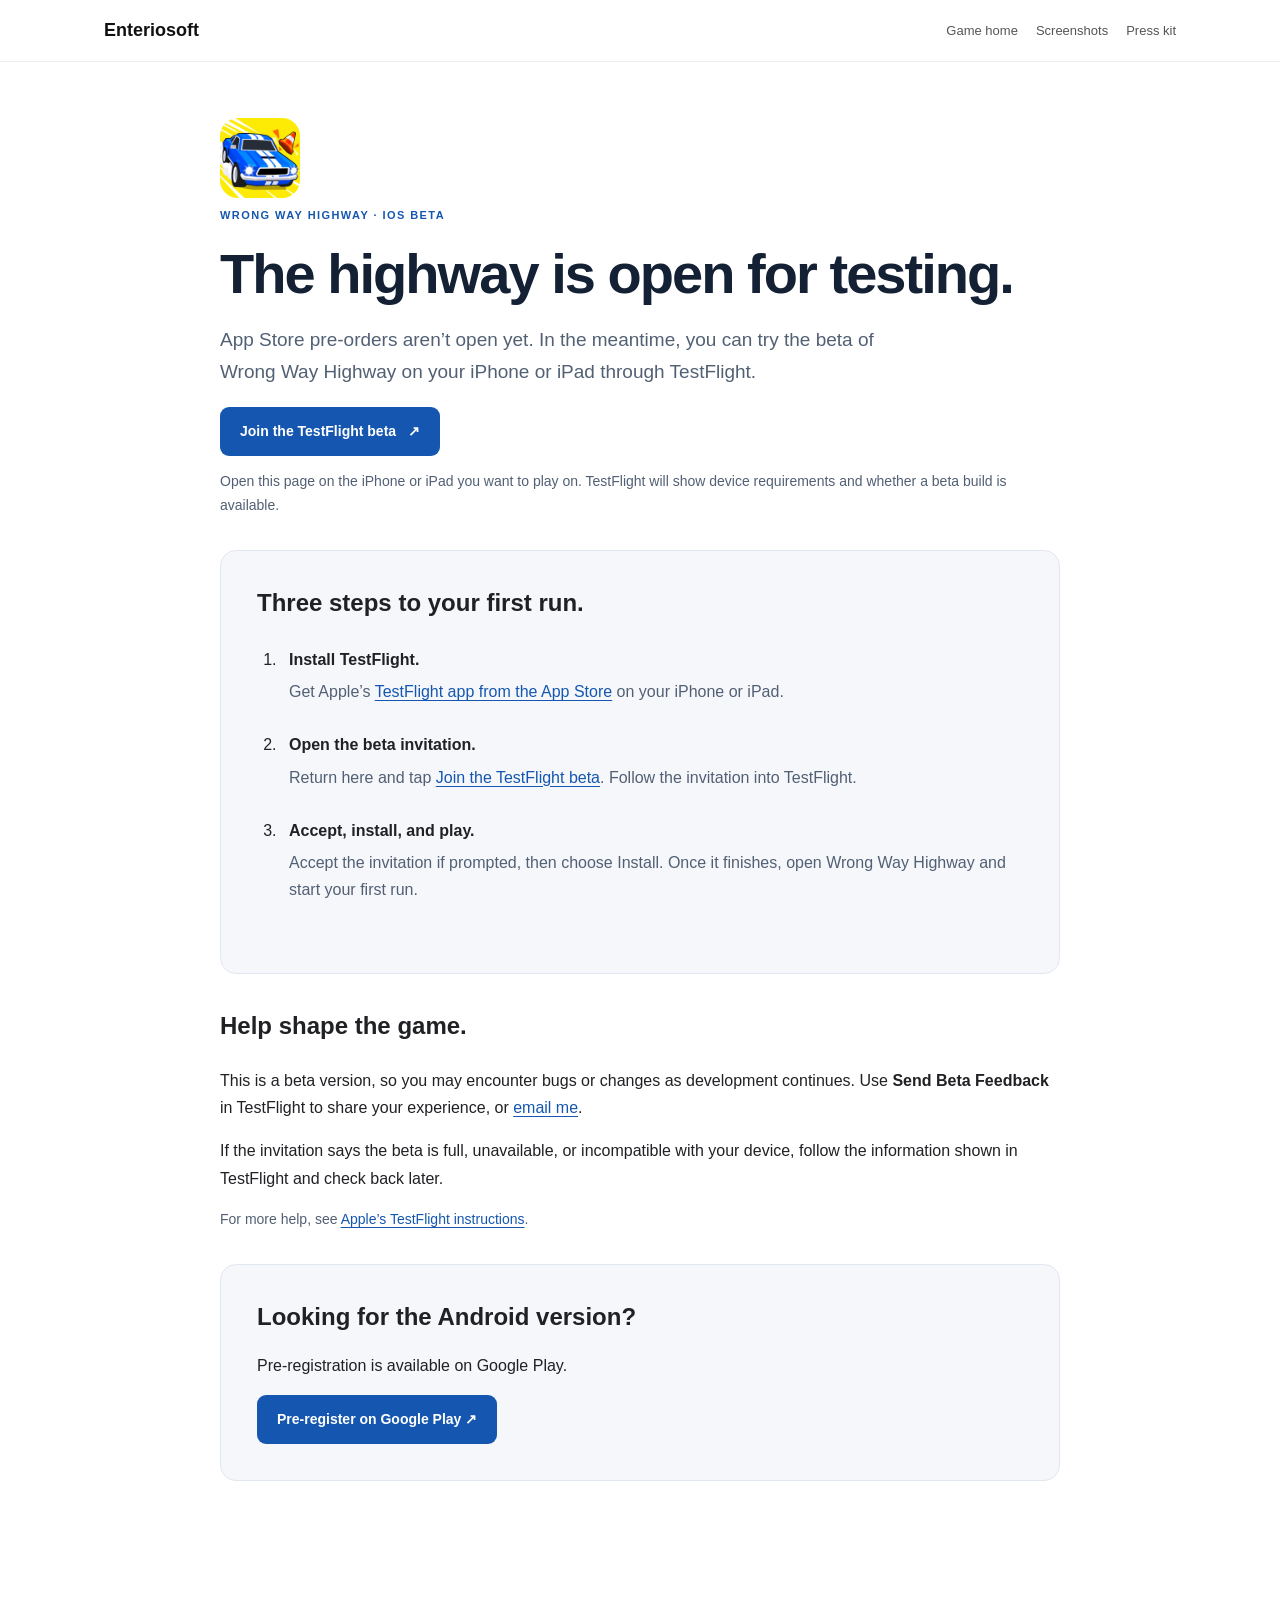
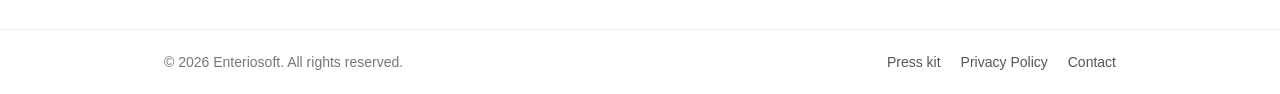
==== ios-beta.html @ 5cb1d99a "Made the page more detailed" ====
<!doctype html>
<html lang="en"><head><meta charset="utf-8"><meta name="viewport" content="width=device-width, initial-scale=1">
<title>Try the iOS beta — Wrong Way Highway</title><meta name="description" content="App Store pre-orders are not open yet. Learn how to try Wrong Way Highway on iPhone or iPad using TestFlight.">
<link rel="canonical" href="https://wrongwayhighway.com/ios-beta.html"><link rel="icon" href="images/web/favicon.png"><link rel="apple-touch-icon" href="images/web/apple-touch-icon.png">
<meta property="og:type" content="website"><meta property="og:title" content="Try the iOS beta — Wrong Way Highway"><meta property="og:description" content="App Store pre-orders are not open yet. Learn how to try Wrong Way Highway on iPhone or iPad using TestFlight."><meta property="og:url" content="https://wrongwayhighway.com/ios-beta.html"><meta property="og:image" content="https://wrongwayhighway.com/images/web/social-preview.jpg"><meta name="twitter:card" content="summary_large_image">
<link rel="stylesheet" href="home.css"><script src="site-config.js" defer></script><script src="home.js" defer></script></head><body>
<a class="skip-link" href="#main">Skip to content</a><header><div class="header-inner"><a class="brand" href="index.html">Enteriosoft</a><nav aria-label="Main navigation"><a href="index.html">Game home</a><a href="index.html#screenshots">Screenshots</a><a href="press.html">Press kit</a></nav></div></header>
<main id="main" class="info-page"><img class="info-icon" src="images/web/game-icon.jpg" width="384" height="384" alt="Wrong Way Highway game icon">
<p class="eyebrow">Wrong Way Highway · iOS beta</p><h1>The highway is open for testing.</h1>
<p class="info-lead">App Store pre-orders aren’t open yet. In the meantime, you can try the beta of Wrong Way Highway on your iPhone or iPad through TestFlight.</p>
<a class="primary-link" href="https://testflight.apple.com/join/62ANbkVJ" data-event="testflight_join">Join the TestFlight beta <span aria-hidden="true">↗</span></a>
<p class="info-note">Open this page on the iPhone or iPad you want to play on. TestFlight will show device requirements and whether a beta build is available.</p>
<section class="info-card" aria-labelledby="steps-title"><h2 id="steps-title">Three steps to your first run.</h2><ol class="install-steps">
<li><strong>Install TestFlight.</strong><p>Get Apple’s <a href="https://apps.apple.com/us/app/testflight/id899247664" data-event="testflight_install">TestFlight app from the App Store</a> on your iPhone or iPad.</p></li>
<li><strong>Open the beta invitation.</strong><p>Return here and tap <a href="https://testflight.apple.com/join/62ANbkVJ" data-event="testflight_join_steps">Join the TestFlight beta</a>. Follow the invitation into TestFlight.</p></li>
<li><strong>Accept, install, and play.</strong><p>Accept the invitation if prompted, then choose Install. Once it finishes, open Wrong Way Highway and start your first run.</p></li>
</ol></section>
<section aria-labelledby="beta-notes"><h2 id="beta-notes">Help shape the game.</h2><p>This is a beta version, so you may encounter bugs or changes as development continues. Use <strong>Send Beta Feedback</strong> in TestFlight to share your experience, or <a href="mailto:anuraganand.enteriosoft@gmail.com">email me</a>.</p>
<p>If the invitation says the beta is full, unavailable, or incompatible with your device, follow the information shown in TestFlight and check back later.</p><p class="info-note">For more help, see <a href="https://testflight.apple.com/">Apple’s TestFlight instructions</a>.</p></section>
<section class="info-card"><h2>Looking for the Android version?</h2><p>Pre-registration is available on Google Play.</p><a class="primary-link" href="https://play.google.com/store/apps/details?id=com.enteriosoft.wrongwayhighway" data-event="google_play_beta_page">Pre-register on Google Play ↗</a></section></main><footer><div class="footer-inner"><span>© 2026 Enteriosoft. All rights reserved.</span><div class="footer-links"><a href="press.html">Press kit</a><a href="privacy-policy.html">Privacy Policy</a><a href="mailto:anuraganand.enteriosoft@gmail.com">Contact</a></div></div></footer></body></html>
---- home.css ----
* {
            box-sizing: border-box;
        }

        html {
            -webkit-text-size-adjust: 100%;
        }

        body {
            margin: 0;
            min-height: 100vh;

            font-family:
                -apple-system,
                BlinkMacSystemFont,
                "Segoe UI",
                Roboto,
                Helvetica,
                Arial,
                sans-serif;

            background: #ffffff;
            color: #202124;
        }

        .page {
            min-height: 100vh;
            display: flex;
            flex-direction: column;
        }

        header {
            width: 100%;
            border-bottom: 1px solid #eeeeee;
        }

        .header-inner {
            width: 100%;
            max-width: 1000px;
            margin: 0 auto;
            padding: 20px 24px;

            display: flex;
            align-items: center;
            justify-content: space-between;
            gap: 20px;
        }

        .brand {
            font-size: 18px;
            font-weight: 700;
            color: #111111;
            text-decoration: none;
        }

        nav a {
            color: #555555;
            text-decoration: none;
            font-size: 15px;
        }

        nav a:hover {
            text-decoration: underline;
        }

        main {
            flex: 1;

            display: flex;
            align-items: center;
            justify-content: center;

            width: 100%;
            padding: 0 0 60px;
        }

        .hero {
            width: 100%;
            max-width: none;
            text-align: center;
        }

        .game-icon {
            display: block;
            width: clamp(140px, 28vw, 220px);
            max-width: 100%;
            height: auto;
            margin: 0 auto 28px;
            border-radius: 22%;
        }

        h1 {
            margin: 0 0 18px;

            font-size: clamp(38px, 8vw, 68px);
            line-height: 1.05;
            letter-spacing: -0.035em;

            color: #111111;
        }

        .tagline {
            max-width: 600px;
            margin: 0 auto;

            font-size: clamp(18px, 3vw, 22px);
            line-height: 1.6;

            color: #666666;
        }

        .status {
            display: inline-block;

            margin-top: 30px;
            padding: 9px 16px;

            border: 1px solid #dddddd;
            border-radius: 999px;

            font-size: 14px;
            color: #555555;
        }

        .store-badges {
            display: flex;
            flex-wrap: wrap;
            align-items: center;
            justify-content: center;
            gap: 24px;
            margin: 18px auto 0;
            padding: 12px;
            width: calc(100% - 16px);
        }

        .store-badges a {
            display: block;
            flex: 0 0 auto;
        }

        .store-badges a:focus-visible {
            outline: 3px solid #1557b0;
            outline-offset: 6px;
        }

        .store-badges img {
            display: block;
            width: auto;
            height: 48px;
        }

        .home-gallery {
            width: calc(100% - 40px);
            max-width: 1040px;
            margin: 40px auto 0;
            padding-top: 32px;
            border-top: 1px solid #eeeeee;
            text-align: left;
        }

        .home-gallery h2 {
            margin: 0 0 12px;
            font-size: clamp(26px, 4vw, 36px);
            letter-spacing: -0.035em;
        }

        .gallery-intro {
            margin: 0 0 24px;
            color: #555555;
            line-height: 1.6;
        }

        .home-gallery figure {
            margin: 0;
            min-width: 0;
        }

        .home-gallery img {
            display: block;
            width: 100%;
            height: auto;
            border-radius: 10px;
            background: #eeeeee;
        }

        .home-gallery figcaption {
            margin-top: 10px;
            font-size: 13px;
            line-height: 1.5;
            color: #555555;
        }

        .screenshot-grid {
            display: grid;
            grid-template-columns: repeat(3, minmax(0, 1fr));
            align-items: start;
            gap: 28px 20px;
            margin-top: 28px;
        }

        @media (max-width: 700px) {
            .screenshot-grid {
                grid-template-columns: repeat(2, minmax(0, 1fr));
                gap: 24px 14px;
            }
        }

        @media (max-width: 360px) {
            .screenshot-grid {
                grid-template-columns: 1fr;
            }
        }

        .shot-link {
            display: block;
            cursor: zoom-in;
            border-radius: 10px;
        }

        .shot-link:focus-visible,
        .lightbox button:focus-visible {
            outline: 3px solid #2373d9;
            outline-offset: 5px;
        }

        body.viewer-open {
            overflow: hidden;
        }

        .lightbox {
            width: min(1100px, calc(100% - 24px));
            max-width: none;
            height: calc(100dvh - 24px);
            max-height: none;
            padding: 18px;
            border: 0;
            border-radius: 12px;
            background: #11151c;
            color: #ffffff;
        }

        .lightbox[open] {
            display: flex;
            flex-direction: column;
        }

        .lightbox::backdrop {
            background: rgba(0, 0, 0, 0.85);
        }

        .lightbox-toolbar {
            display: flex;
            align-items: center;
            justify-content: space-between;
            gap: 16px;
        }

        .lightbox-toolbar p {
            margin: 0;
            font-size: 14px;
        }

        .lightbox button {
            min-width: 44px;
            min-height: 44px;
            padding: 8px 12px;
            border: 1px solid #596575;
            border-radius: 6px;
            background: #252b35;
            color: #ffffff;
            font: inherit;
            cursor: pointer;
        }

        .lightbox-stage {
            display: flex;
            align-items: center;
            justify-content: center;
            flex: 1;
            min-height: 0;
            gap: 12px;
            padding-block: 18px;
        }

        .lightbox-stage img {
            width: auto;
            height: auto;
            max-width: calc(100% - 112px);
            max-height: 100%;
            object-fit: contain;
        }

        .lightbox-hint {
            margin: 0;
            text-align: center;
            font-size: 12px;
            color: #c2c7d0;
        }

        @media (max-width: 600px) {
            .lightbox-stage {
                position: relative;
                padding-bottom: 62px;
            }

            .lightbox-stage img {
                max-width: 100%;
            }

            .lightbox-stage button {
                position: absolute;
                bottom: 6px;
            }

            .lightbox-stage .previous {
                left: calc(50% - 54px);
            }

            .lightbox-stage .next {
                right: calc(50% - 54px);
            }
        }

        .developer-section {
            display: grid;
            grid-template-columns: minmax(0, 0.9fr) minmax(0, 1.1fr);
            align-items: center;
            gap: clamp(28px, 5vw, 64px);
            width: calc(100% - 40px);
            max-width: 1040px;
            margin: 64px auto 0;
            padding: clamp(24px, 4vw, 48px);
            border-radius: 20px;
            background: #f5f7fb;
            border: 1px solid #e4eaf2;
            text-align: left;
        }

        .developer-photo {
            margin: 0;
        }

        .developer-photo img {
            display: block;
            width: 100%;
            height: auto;
            border-radius: 12px;
        }

        .developer-milestone {
            display: flex;
            flex-wrap: wrap;
            align-items: center;
            gap: 8px 18px;
            padding: 20px 0 0;
        }

        .developer-milestone strong {
            color: #1557b0;
            font-size: 38px;
            line-height: 1;
            letter-spacing: -0.04em;
        }

        .developer-milestone span {
            color: #4a5463;
            font-size: 13px;
            line-height: 1.5;
        }

        .developer-label {
            margin: 0 0 14px;
            color: #1557b0;
            font-size: 12px;
            font-weight: 700;
            letter-spacing: 0.12em;
            text-transform: uppercase;
        }

        .developer-copy h2 {
            margin: 0 0 20px;
            font-size: clamp(28px, 3.2vw, 38px);
            line-height: 1.15;
            letter-spacing: -0.04em;
            color: #111111;
        }

        .developer-copy p:not(.developer-label) {
            color: #444444;
            font-size: 16px;
            line-height: 1.75;
            margin: 0 0 18px;
        }

        .developer-links {
            display: flex;
            flex-wrap: wrap;
            gap: 8px 24px;
            padding-top: 12px;
            border-top: 1px solid #dce3ed;
        }

        .developer-copy a {
            display: inline-block;
            padding-block: 10px;
            color: #1557b0;
            font-weight: 650;
            text-underline-offset: 4px;
        }

        .developer-copy a:focus-visible {
            outline: 3px solid #1557b0;
            outline-offset: 4px;
        }

        @media (max-width: 700px) {
            .developer-section {
                grid-template-columns: 1fr;
                margin-top: 44px;
            }
        }

        .hero-banner {
            position: relative;
            isolation: isolate;
            overflow: hidden;
            padding: 64px 24px 60px;
            background: #152035 url("images/featured graphics.png") center / cover;
            color: #ffffff;
        }

        .hero-background {
            position: absolute;
            inset: 0;
            z-index: -2;
            pointer-events: none;
        }

        .hero-background video {
            display: block;
            width: 100%;
            height: 100%;
            object-fit: cover;
            opacity: 0;
            pointer-events: none;
        }

        .hero-background video.is-playing {
            opacity: 1;
        }

        .hero-banner::after {
            content: "";
            position: absolute;
            inset: 0;
            z-index: -1;
            background: rgba(7, 15, 30, 0.68);
        }

        .hero-banner h1 {
            color: #ffffff;
            max-width: 900px;
            margin-inline: auto;
        }

        .hero-banner .tagline {
            color: #ffffff;
        }

        @media (prefers-reduced-motion: reduce) {
            .hero-background {
                display: none;
            }
        }

        .description {
            width: calc(100% - 40px);
            max-width: 600px;
            margin: 34px auto 0;

            font-size: 16px;
            line-height: 1.8;
            color: #444444;
        }

        footer {
            width: 100%;
            border-top: 1px solid #eeeeee;
        }

        .footer-inner {
            width: 100%;
            max-width: 1000px;
            margin: 0 auto;
            padding: 24px;

            display: flex;
            justify-content: space-between;
            align-items: center;
            gap: 20px;

            font-size: 14px;
            color: #777777;
        }

        .footer-links {
            display: flex;
            gap: 20px;
        }

        .footer-links a {
            color: #555555;
            text-decoration: none;
        }

        .footer-links a:hover {
            text-decoration: underline;
        }

        @media (max-width: 600px) {

            .header-inner {
                padding: 18px 20px;
            }

            main {
                padding: 0 0 50px;
            }

            .hero-banner {
                padding: 40px 20px;
            }

            .footer-inner {
                padding: 22px 20px;
                flex-direction: column;
                text-align: center;
            }

            .footer-links {
                flex-direction: column;
                gap: 10px;
            }
        }

/* Landing page sections and shared informational pages. */
:root { --blue: #1557b0; --ink: #142033; --muted: #526074; }
html { scroll-behavior: smooth; scroll-padding-top: 24px; }
main { display: block; }
[hidden] { display: none !important; }
a:focus-visible, button:focus-visible, summary:focus-visible { outline: 3px solid #2373d9; outline-offset: 5px; }
button { font: inherit; cursor: pointer; }
.skip-link { position: fixed; top: 12px; left: 12px; padding: 12px 18px; background: white; z-index: 10; transform: translateY(-200%); }
.skip-link:focus { transform: none; }
.header-inner { max-width: 1120px; }
.header-inner nav { display: flex; align-items: center; flex-wrap: wrap; gap: 18px; }
.header-inner nav a { font-size: 13px; }
.nav-action { font-weight: 700; color: var(--blue); }
.hero-banner { background-image: url('images/web/featured-graphics.jpg'); }
.hero-credit { font-size: 13px; color: #e5edf8; margin: 18px 0 0; }
.motion-toggle { display: block; position: relative; margin: 20px auto -20px; background: #142033; color: white; border: 1px solid #96a5ba; border-radius: 30px; padding: 9px 15px; font-size: 12px; min-height: 44px; }
.availability { padding: 30px 16px 4px; }
.availability h2 { font-size: 17px; font-weight: 600; margin: 0; color: var(--ink); }
.availability > p { font-size: 14px; color: var(--muted); margin: 10px 0 0; }
.store-badges { gap: 24px 36px; margin-top: 8px; width: 100%; }
.store-option { display: flex; align-items: center; flex-direction: column; gap: 16px; padding: 12px; }
.store-option span { font-size: 12px; color: var(--muted); }
.store-option span a { display: inline; color: var(--blue); text-underline-offset: 3px; }
.content-section { max-width: 1040px; width: calc(100% - 40px); margin: 64px auto 0; }
.eyebrow { color: var(--blue); letter-spacing: .13em; text-transform: uppercase; font-size: 11px; font-weight: 750; margin: 0 0 12px; }
.content-section h2 { font-size: clamp(28px, 4vw, 40px); letter-spacing: -.04em; line-height: 1.15; margin: 0 0 16px; color: var(--ink); }
.section-intro { color: var(--muted); max-width: 620px; line-height: 1.7; }
.feature-grid { display: grid; grid-template-columns: repeat(3, minmax(0, 1fr)); gap: 24px; margin-top: 28px; }
.feature-grid article { border-top: 2px solid #e4eaf2; padding-top: 20px; }
.feature-number { font-size: 12px; color: var(--blue); background: #fff2b5; padding: 5px 8px; border-radius: 4px; }
.feature-grid h3 { font-size: 19px; margin: 18px 0 10px; }
.feature-grid p, .trailer-panel p { color: var(--muted); line-height: 1.65; font-size: 15px; margin: 0; }
.trailer-panel { display: flex; align-items: center; justify-content: space-between; gap: 24px; background: #f3f6fa; padding: 24px; border-radius: 12px; margin-top: 30px; }
.trailer-panel h3 { margin: 0 0 8px; font-size: 18px; }
.primary-link { display: inline-flex; justify-content: center; align-items: center; gap: 12px; background: var(--blue); color: white; padding: 14px 20px; border-radius: 9px; border: 0; text-decoration: none; font-weight: 650; font-size: 14px; line-height: 1.5; }
.primary-link:hover { background: #10468e; }
.home-gallery { margin-top: 64px; }
.screenshot-grid { align-items: start; }
.image-frame { display: flex; align-items: center; justify-content: center; aspect-ratio: 3 / 4; padding: 10px; background: #eaf0f7; border-radius: 12px; }
.home-gallery .image-frame img { width: 100%; height: 100%; max-height: 100%; object-fit: contain; background: transparent; border-radius: 5px; }
.shot-link { position: relative; }
.enlarge-hint { position: absolute; right: 16px; bottom: 16px; width: 28px; height: 28px; border-radius: 50%; background: #fff; color: var(--blue); text-align: center; line-height: 28px; box-shadow: 0 1px 8px #0002; }
.gallery-subheading { font-size: 22px; margin: 40px 0 0; letter-spacing: -.02em; }
.more-shots { grid-template-columns: repeat(4, minmax(0, 1fr)); }
.promo-figure { margin-top: 32px !important; }
.promo-figure img { max-height: 360px; object-fit: contain; background: #edf1f7; }
.developer-copy p a { display: inline; padding: 0; }
.faq-section { max-width: 780px; }
.faq-section details { border-bottom: 1px solid #dce3ed; padding: 20px 0; }
.faq-section summary { cursor: pointer; font-weight: 650; line-height: 1.5; padding-right: 10px; }
.faq-section details p { color: var(--muted); line-height: 1.75; margin-bottom: 0; }
.faq-section a, .info-page a:not(.primary-link) { color: var(--blue); text-underline-offset: 3px; }
.closing-cta { text-align: center; background: #f3f6fa; padding: 42px 24px; border-radius: 16px; }
.closing-cta > p:not(.eyebrow) { color: var(--muted); line-height: 1.6; margin-bottom: 24px; }
#lightbox-count { font-size: 12px; color: #bac8d9; margin-top: 6px; }
#lightbox-state { color: white; text-align: center; }
.lightbox-stage { touch-action: pan-y pinch-zoom; }
.trailer-dialog { width: min(1000px, calc(100% - 24px)); max-width: none; max-height: calc(100dvh - 24px); border: 0; border-radius: 12px; padding: 20px; color: white; background: #11151c; }
.trailer-dialog::backdrop { background: #000d; }
.trailer-dialog h2 { font-size: 16px; }
.trailer-dialog button { color: white; background: #252b35; padding: 10px 16px; border: 1px solid #596575; border-radius: 6px; min-height: 44px; }
.trailer-dialog p { font-size: 13px; }
.trailer-dialog a { color: #c8dcff; }
#trailer-container { aspect-ratio: 16 / 9; margin-top: 20px; min-height: 200px; }
#trailer-container iframe { width: 100%; height: 100%; border: 0; }
.info-page { max-width: 840px; width: calc(100% - 40px); margin: 56px auto; line-height: 1.7; }
.info-page h1 { font-size: clamp(36px, 6vw, 56px); margin: 20px 0; color: var(--ink); }
.info-page .info-icon { width: 80px; height: 80px; border-radius: 18px; }
.info-lead { color: var(--muted); font-size: 19px; max-width: 700px; }
.info-card { padding: clamp(20px, 4vw, 36px); border: 1px solid #e1e7f0; background: #f5f7fb; border-radius: 16px; margin: 32px 0; }
.info-card h2 { margin-top: 0; line-height: 1.3; }
.install-steps { padding-left: 24px; }
.install-steps li { padding: 8px 0 8px 8px; }
.install-steps p { margin: 5px 0 10px; color: var(--muted); }
.info-note { font-size: 14px; color: var(--muted); }
.fact-list { display: grid; grid-template-columns: 140px 1fr; gap: 12px 20px; }
.fact-list dt { font-weight: 700; }
.fact-list dd { margin: 0; }
@media (max-width: 700px) {
 .header-inner { flex-wrap: wrap; gap: 16px; padding: 18px 20px; }
 .header-inner nav { gap: 12px 18px; }
 .feature-grid { grid-template-columns: 1fr; gap: 22px; }
 .feature-grid article { display: block; }
 .trailer-panel { align-items: start; flex-direction: column; }
 .more-shots { grid-template-columns: repeat(2, minmax(0, 1fr)); }
 .content-section, .home-gallery { margin-top: 44px; }
 .store-badges { gap: 0; padding-inline: 0; }
 .store-option { width: 100%; }
 .info-page { margin-top: 36px; }
 .fact-list { grid-template-columns: 1fr; gap: 4px; }
 .fact-list dd { margin-bottom: 12px; }
 .trailer-dialog h2 { font-size: 13px; }
}
@media (max-width: 360px) { .more-shots { grid-template-columns: 1fr; } }
@media (prefers-reduced-motion: reduce) { html { scroll-behavior: auto; } }
/* Keep the primary store actions close to the first screen. */
.hero-banner { padding: 44px 24px 40px; }
.game-icon { width: clamp(120px, 16vw, 170px); margin-bottom: 22px; }
@media (max-width: 700px) {
 .hero-banner { padding: 32px 20px; }
 .store-badges { gap: 16px; }
 .store-option { flex: 1 1 145px; width: auto; padding: 12px 0; }
 .store-option span { max-width: 160px; line-height: 1.5; text-align: center; }
}
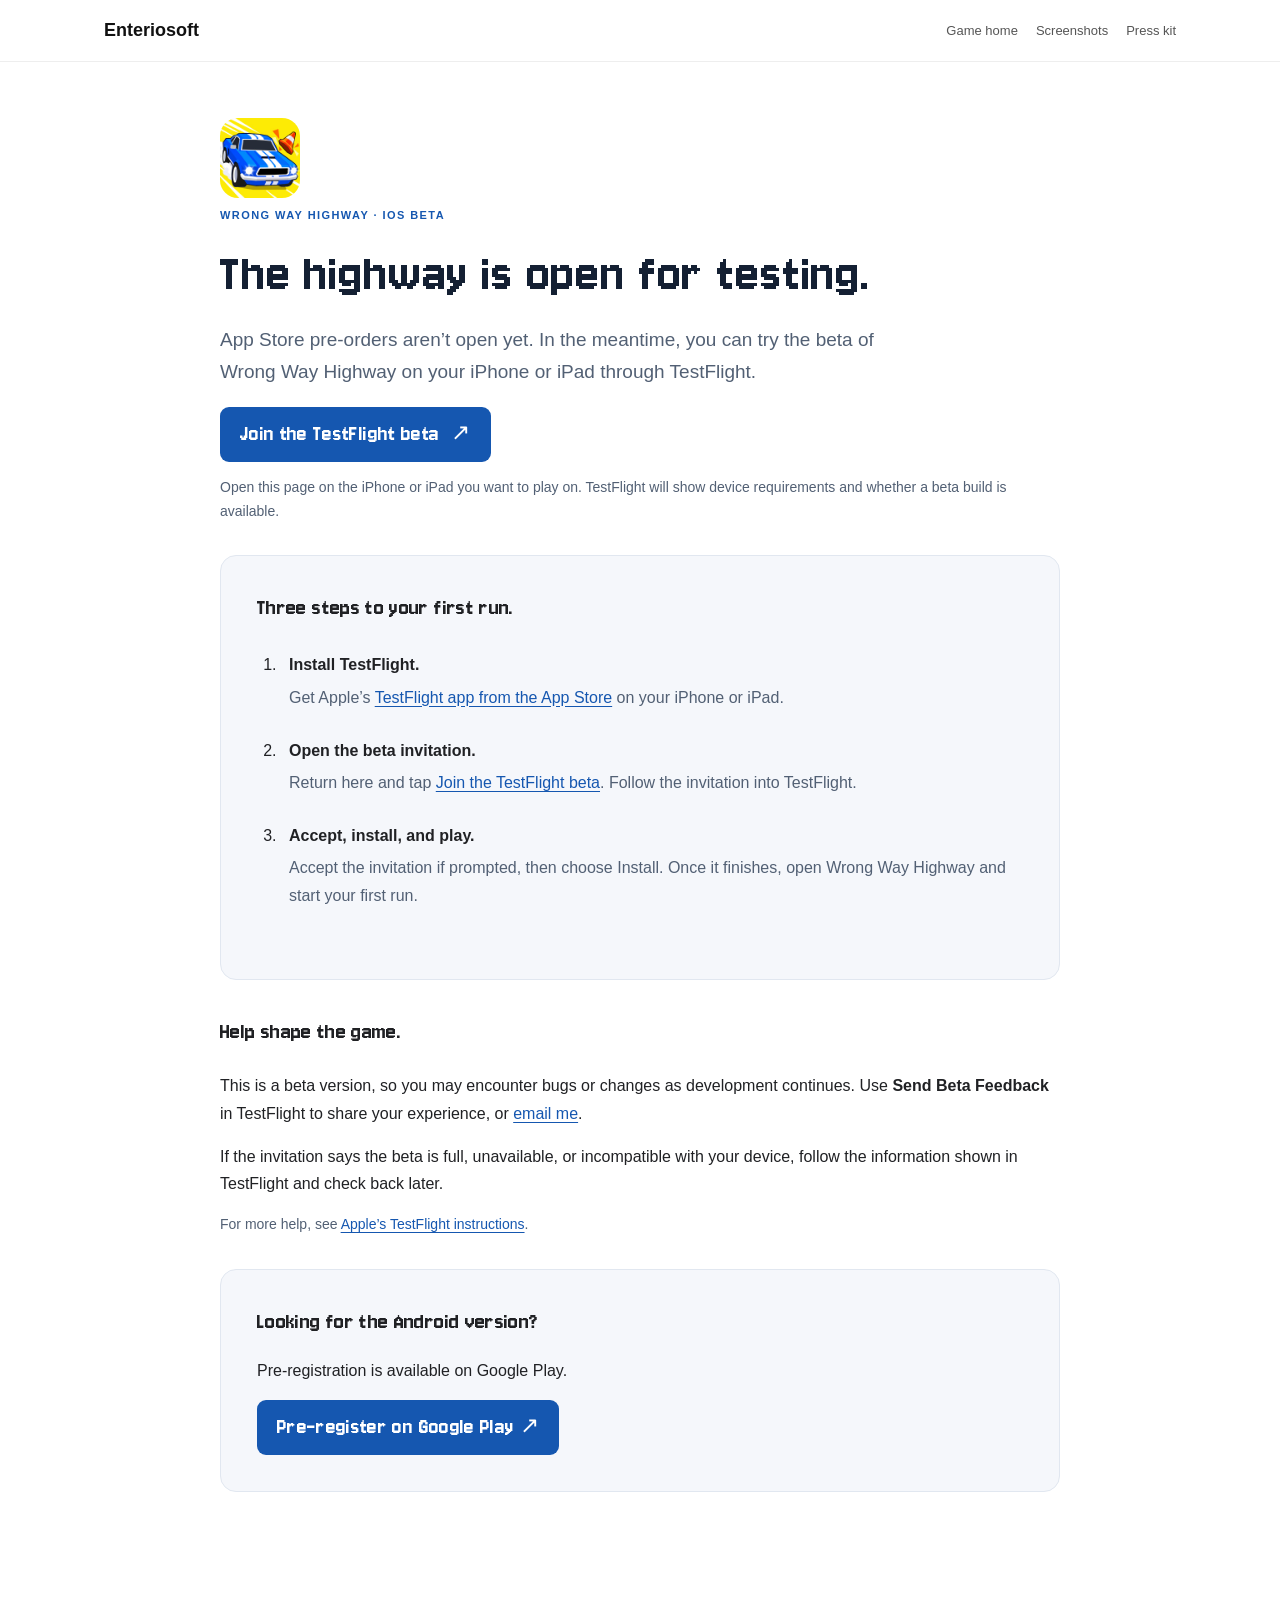
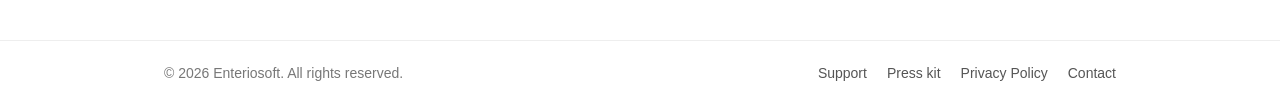
==== commit 5dbebab1: "Added support" ====
--- a/ios-beta.html
+++ b/ios-beta.html
@@ -17,4 +17,4 @@
 </ol></section>
 <section aria-labelledby="beta-notes"><h2 id="beta-notes">Help shape the game.</h2><p>This is a beta version, so you may encounter bugs or changes as development continues. Use <strong>Send Beta Feedback</strong> in TestFlight to share your experience, or <a href="mailto:anuraganand.enteriosoft@gmail.com">email me</a>.</p>
 <p>If the invitation says the beta is full, unavailable, or incompatible with your device, follow the information shown in TestFlight and check back later.</p><p class="info-note">For more help, see <a href="https://testflight.apple.com/">Apple’s TestFlight instructions</a>.</p></section>
-<section class="info-card"><h2>Looking for the Android version?</h2><p>Pre-registration is available on Google Play.</p><a class="primary-link" href="https://play.google.com/store/apps/details?id=com.enteriosoft.wrongwayhighway" data-event="google_play_beta_page">Pre-register on Google Play ↗</a></section></main><footer><div class="footer-inner"><span>© 2026 Enteriosoft. All rights reserved.</span><div class="footer-links"><a href="press.html">Press kit</a><a href="privacy-policy.html">Privacy Policy</a><a href="mailto:anuraganand.enteriosoft@gmail.com">Contact</a></div></div></footer></body></html>+<section class="info-card"><h2>Looking for the Android version?</h2><p>Pre-registration is available on Google Play.</p><a class="primary-link" href="https://play.google.com/store/apps/details?id=com.enteriosoft.wrongwayhighway" data-event="google_play_beta_page">Pre-register on Google Play ↗</a></section></main><footer><div class="footer-inner"><span>© 2026 Enteriosoft. All rights reserved.</span><div class="footer-links"><a href="support.html">Support</a><a href="press.html">Press kit</a><a href="privacy-policy.html">Privacy Policy</a><a href="mailto:anuraganand.enteriosoft@gmail.com">Contact</a></div></div></footer></body></html>
--- a/home.css
+++ b/home.css
@@ -457,7 +457,28 @@
             background: rgba(7, 15, 30, 0.68);
         }
 
+        @font-face {
+            font-family: "Jersey 10";
+            src: url("fonts/jersey10-latin.woff") format("woff");
+            font-style: normal;
+            font-weight: 400;
+            font-display: swap;
+        }
+
         .hero-banner h1 {
+            font-family: "Jersey 10", Impact, sans-serif;
+            font-weight: 400;
+            /* This font has one weight; a small matching stroke adds heft. */
+            -webkit-text-stroke: 0.8px currentColor;
+            text-shadow:
+                -4px -4px 0 #000, 0 -4px 0 #000, 4px -4px 0 #000,
+                -4px 0 0 #000, 4px 0 0 #000,
+                -4px 4px 0 #000, 0 4px 0 #000, 4px 4px 0 #000;
+            font-size: clamp(44px, 9vw, 88px);
+            line-height: 0.95;
+            letter-spacing: 0.035em;
+            text-transform: uppercase;
+            text-wrap: balance;
             color: #ffffff;
             max-width: 900px;
             margin-inline: auto;
@@ -647,3 +668,45 @@
  .store-option { flex: 1 1 145px; width: auto; padding: 12px 0; }
  .store-option span { max-width: 160px; line-height: 1.5; text-align: center; }
 }
+
+/* Pixel accents: readable system fonts remain on prose and navigation. */
+main h2,
+main h3,
+.info-page h1,
+.primary-link,
+.motion-toggle,
+.lightbox .close,
+#trailer-close {
+    font-family: "Jersey 10", Impact, sans-serif;
+    font-weight: 400;
+    letter-spacing: 0.015em;
+}
+.availability h2 { font-size: clamp(25px, 4vw, 30px); line-height: 1.2; }
+.feature-grid h3 { font-size: 27px; }
+.trailer-panel h3 { font-size: 27px; }
+.gallery-subheading { font-size: 30px; }
+.primary-link { font-size: 23px; line-height: 1.15; }
+.motion-toggle, .lightbox .close, #trailer-close { font-size: 21px; }
+.content-section h2, .home-gallery h2, .developer-copy h2 {
+    font-weight: 400;
+    letter-spacing: 0.015em;
+    line-height: 1.15;
+}
+
+/* Give the game name a deliberate, larger two-line lockup on phones. */
+@media (max-width: 700px) {
+    .hero-banner h1 {
+        font-size: clamp(50px, 16vw, 80px);
+        line-height: 0.95;
+        letter-spacing: 0.025em;
+        margin-bottom: 20px;
+    }
+    .hero-banner h1 span { display: block; }
+}
+
+/* Support content stays readable on small screens and without JavaScript. */
+.support-email { overflow-wrap: anywhere; }
+.support-checklist, .support-resources { padding-left: 22px; }
+.support-checklist li, .support-resources li { margin-block: 10px; }
+.support-faq { margin-top: 40px; }
+.support-page > section > h2 { line-height: 1.2; }
